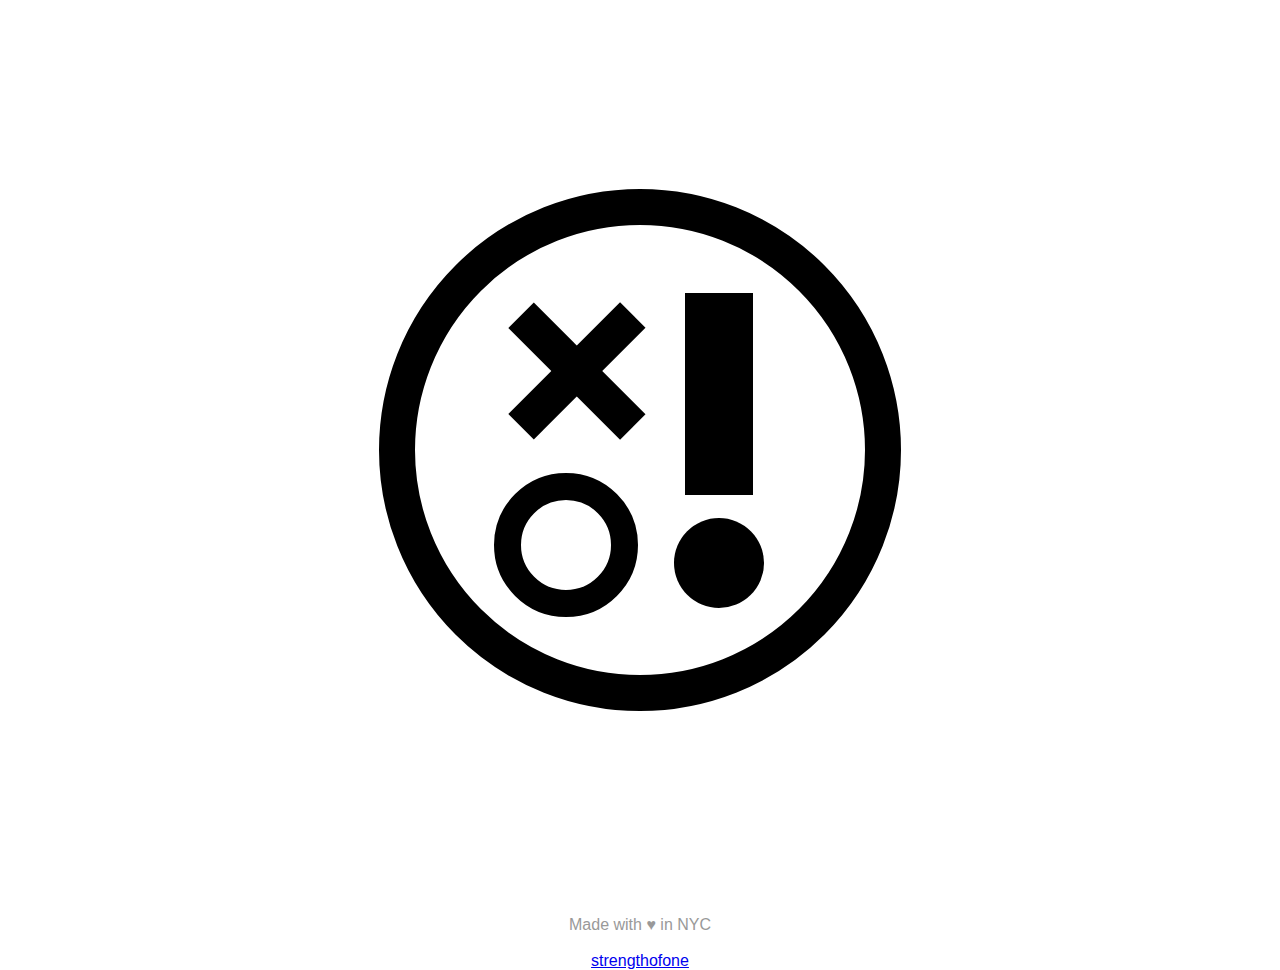
==== unsmilely-4.html @ 96f493e4 "add single icon files" ====
<!doctype html>
<html>

<head>
	<meta charset="UTF-8">
    <meta name="viewport" content="width=device-width, initial-scale=1.0" />
	<title>Unsmilely Icon #4</title>
	<meta name="description" content="A new icon for a new year - the Unsmilely Icon Set">
    <meta name="keywords" content="unsimlely, icon, emoji, css, animation, strengthofone.com, keith hart">
	<meta name="author" content="Keith Hart">
</head>

<body>

<style>
/* basics ------------------- */
html, body {
  height: 100%;
  width: 100%;
  padding: 0;
  margin: 0;
}
html {
	box-sizing: border-box;
	padding:0;
	margin:0;
}
body {
	font-family:sans-serif;
	font-size:1em;
	color:#999;
	text-align: center;
	padding:0;
	margin:0;
}
main {
	display: flex;
	justify-content: center;
	align-items: center;
	height: 100vh;
}
/* unsmilely four ----------------------- */
:root {
  --size: 50; 
  --unit: calc((var(--size) / 400) * 1vmin); /* makes it responsive */
}
.container {
	margin:1em;
}
.base {
	height: calc(400 * var(--unit));
	width: calc(400 * var(--unit));
	border-radius: 50%;
	border:calc(32 * var(--unit)) solid #000;
	background:#fff;
	position:relative;
	animation:  0.5s cubic-bezier(0.175, 0.885, 0.320, 1.275) 0s 1 both  unsmile-four-base;
}
.eye-cross {
    position: absolute;
	top: calc(60 * var(--unit));
	left:calc(74 * var(--unit));
    height: calc(140 * var(--unit)); /* set the size */
    width: calc(140 * var(--unit));  /* maintain 1:1 aspect ratio */
    display: flex;
    flex-direction: column;
    justify-content: center;
	animation:  0.5s cubic-bezier(0.175, 0.885, 0.320, 1.275) .25s 1 both   unsmile-four-eye;
}
.eye-cross:before,
.eye-cross:after {
    position: absolute;
    content: '';
    width: 100%;
    height: calc(32 * var(--unit)); /* line thickness */
    background-color: #000;
}
.eye-cross:before {
    transform: rotate(45deg);
}
.eye-cross:after {
    transform: rotate(-45deg);
}
.mouth {
	width: calc(80 * var(--unit));
	height: calc(80 * var(--unit));
	border-radius: 50%;
	border:calc(24 * var(--unit)) solid #000;
	background:#fff;
	position:absolute;
	top: calc(220 * var(--unit));
	left: calc(70 * var(--unit));
	animation: 0.5s cubic-bezier(0.175, 0.885, 0.320, 1.275) .5s 1 both   unsmile-four-mouth;
}
.line {
	width: calc(60 * var(--unit));
	height: calc(180 * var(--unit));
	background:#000;
	position:absolute;
	top: calc(60 * var(--unit));
	left:calc(240 * var(--unit));
	animation:  0.5s cubic-bezier(0.175, 0.885, 0.320, 1.275) .75s 1 both   unsmile-four-line;
}
.dot {
	width: calc(80 * var(--unit));
	height: calc(80 * var(--unit));
	border-radius: 50%;
	background:#000;
	position:absolute;
	top: calc(260 * var(--unit));
	left:calc(230 * var(--unit));
	animation:  0.5s cubic-bezier(0.175, 0.885, 0.320, 1.275) 1s 1 both  unsmile-four-dot;
}

@keyframes unsmile-four-base {
	0% {
		transform: scale(0,0);
		opacity:0;
	}
	100% {
		transform: scale(1,1);
		opacity:1;
	}
}
@keyframes unsmile-four-eye {
	0% {
		transform: scale(0,0) rotate(0deg);
		opacity:0;
	}
	100% {
		transform: scale(1,1) rotate(360deg);
		opacity:1;
	}
}
@keyframes unsmile-four-mouth {
	0% {
		transform: scale(0,0);
		opacity:0;
	}
	100% {
		transform: scale(1,1);;
		opacity:1;
	}
}
@keyframes unsmile-four-line {
	0% {
		transform-origin: top center;
		transform: scale(1,0);
		opacity:0;
	}
	100% {
		transform: scale(1,1);
		opacity:1;
	}
}
@keyframes unsmile-four-dot {
	0% {
		transform: translateY(-80px) scale(0,0) ;
		opacity:0;
	}
	100% {
		transform:  translateY(0) scale(1,1);
		opacity:1;
	}
}

</style>

<main>

<!-- unsmilely four -->
<section class="container">
	<div class="base">
		<div class="eye-cross"></div>
		<div class="mouth"></div>
		<div class="line"></div>
		<div class="dot"></div>
	</div>
</section>

</main>


<footer>
	<p>Made with <span>♥</span> in NYC<br/><br/>
	<a href="http://strengthofone.com/unsmilely">strengthofone</a></p>
</footer>

<!-- Copyright 2021 strengthofone.com  -->	


</body>
</html>
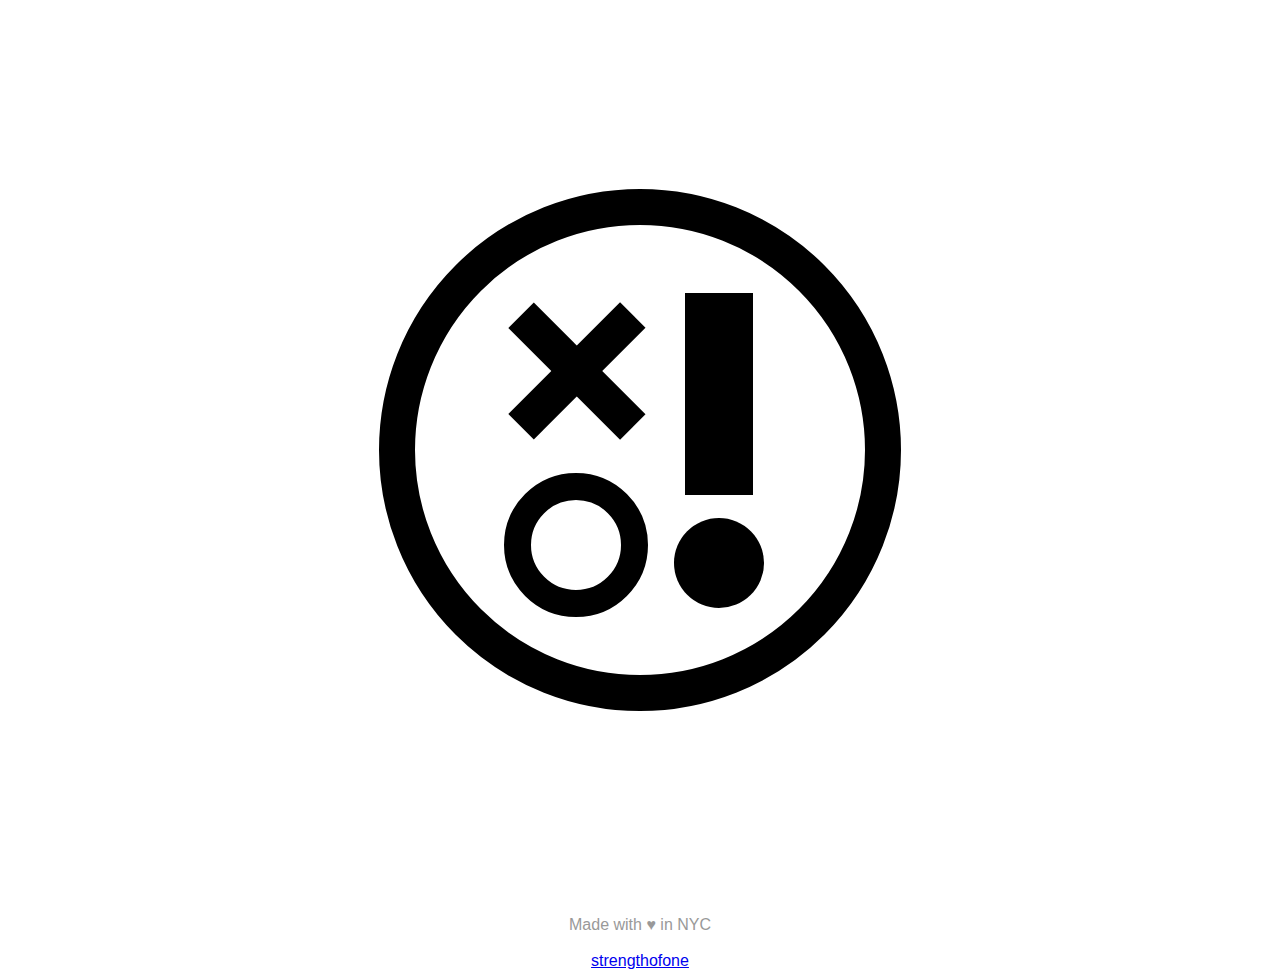
==== commit 82e765e0: "Update unsmilely-4.html" ====
--- a/unsmilely-4.html
+++ b/unsmilely-4.html
@@ -89,7 +89,7 @@
 	background:#fff;
 	position:absolute;
 	top: calc(220 * var(--unit));
-	left: calc(70 * var(--unit));
+	left: calc(79 * var(--unit));
 	animation: 0.5s cubic-bezier(0.175, 0.885, 0.320, 1.275) .5s 1 both   unsmile-four-mouth;
 }
 .line {
